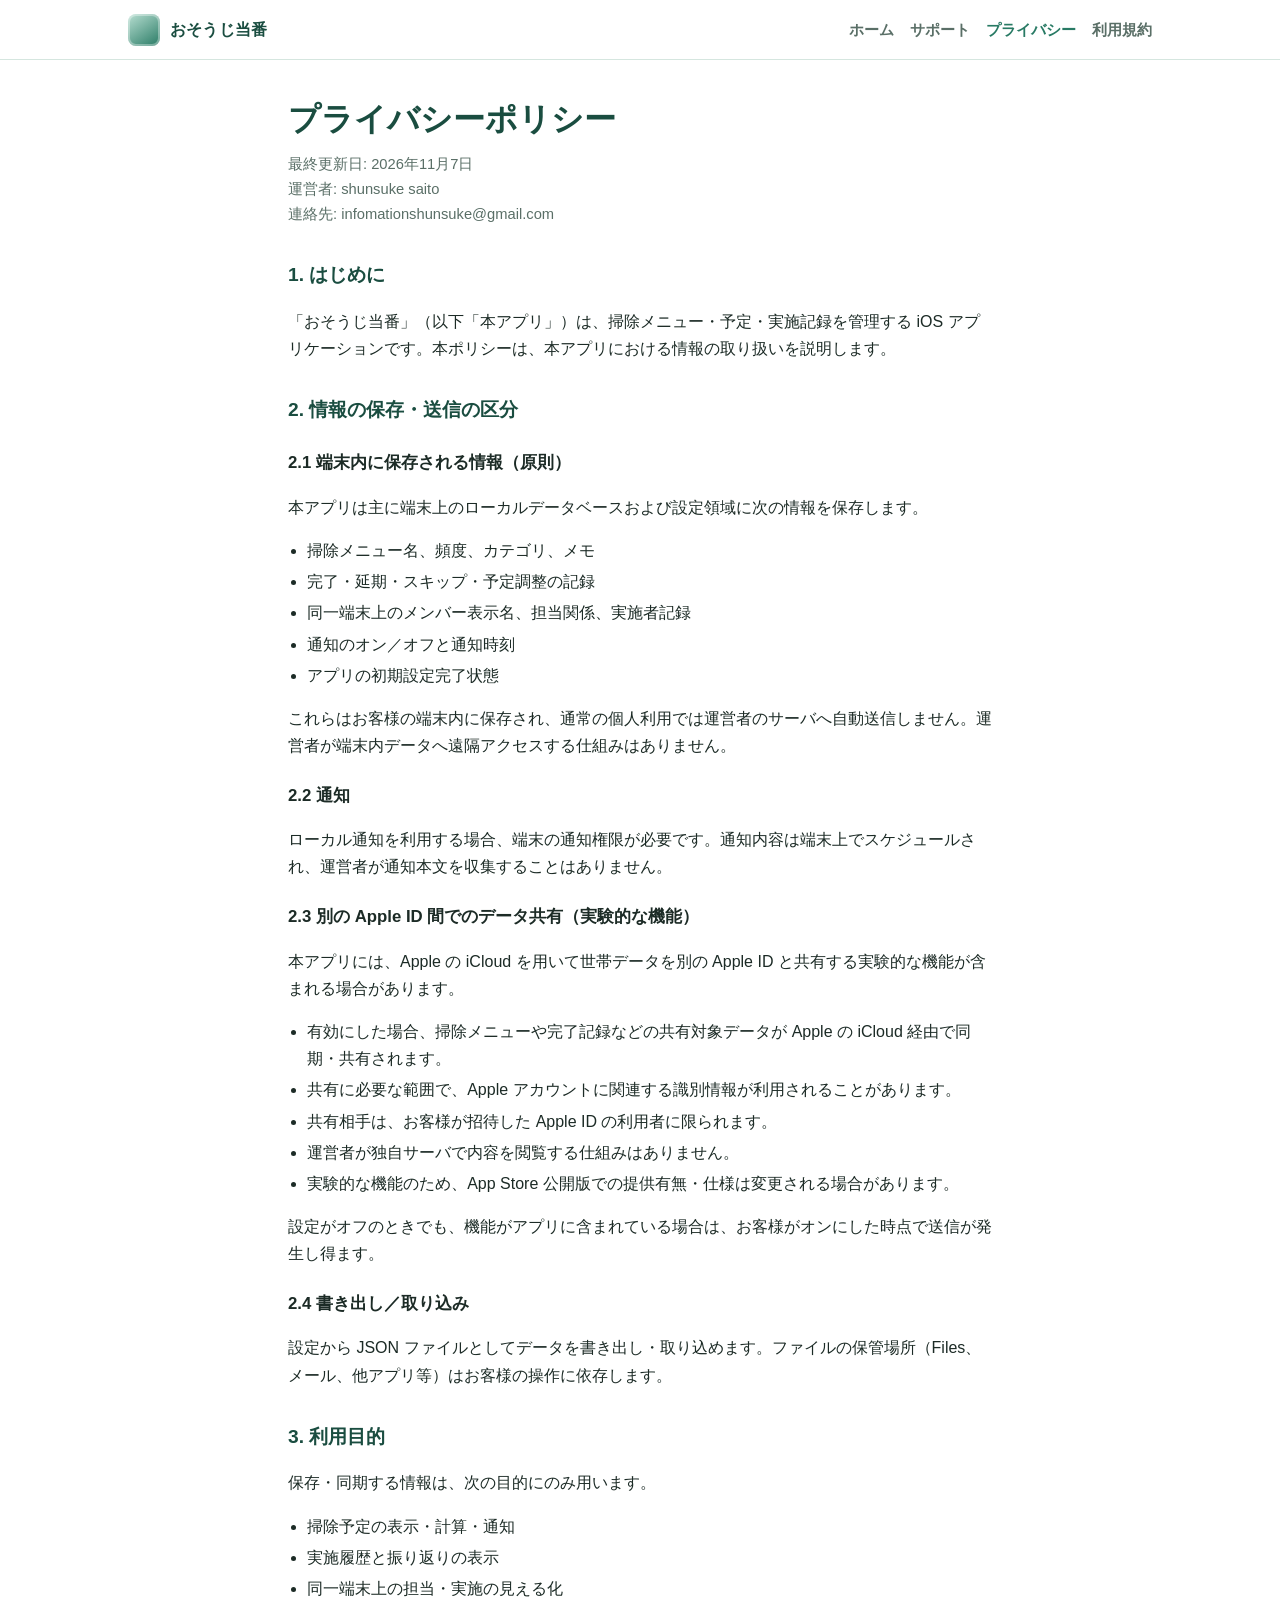
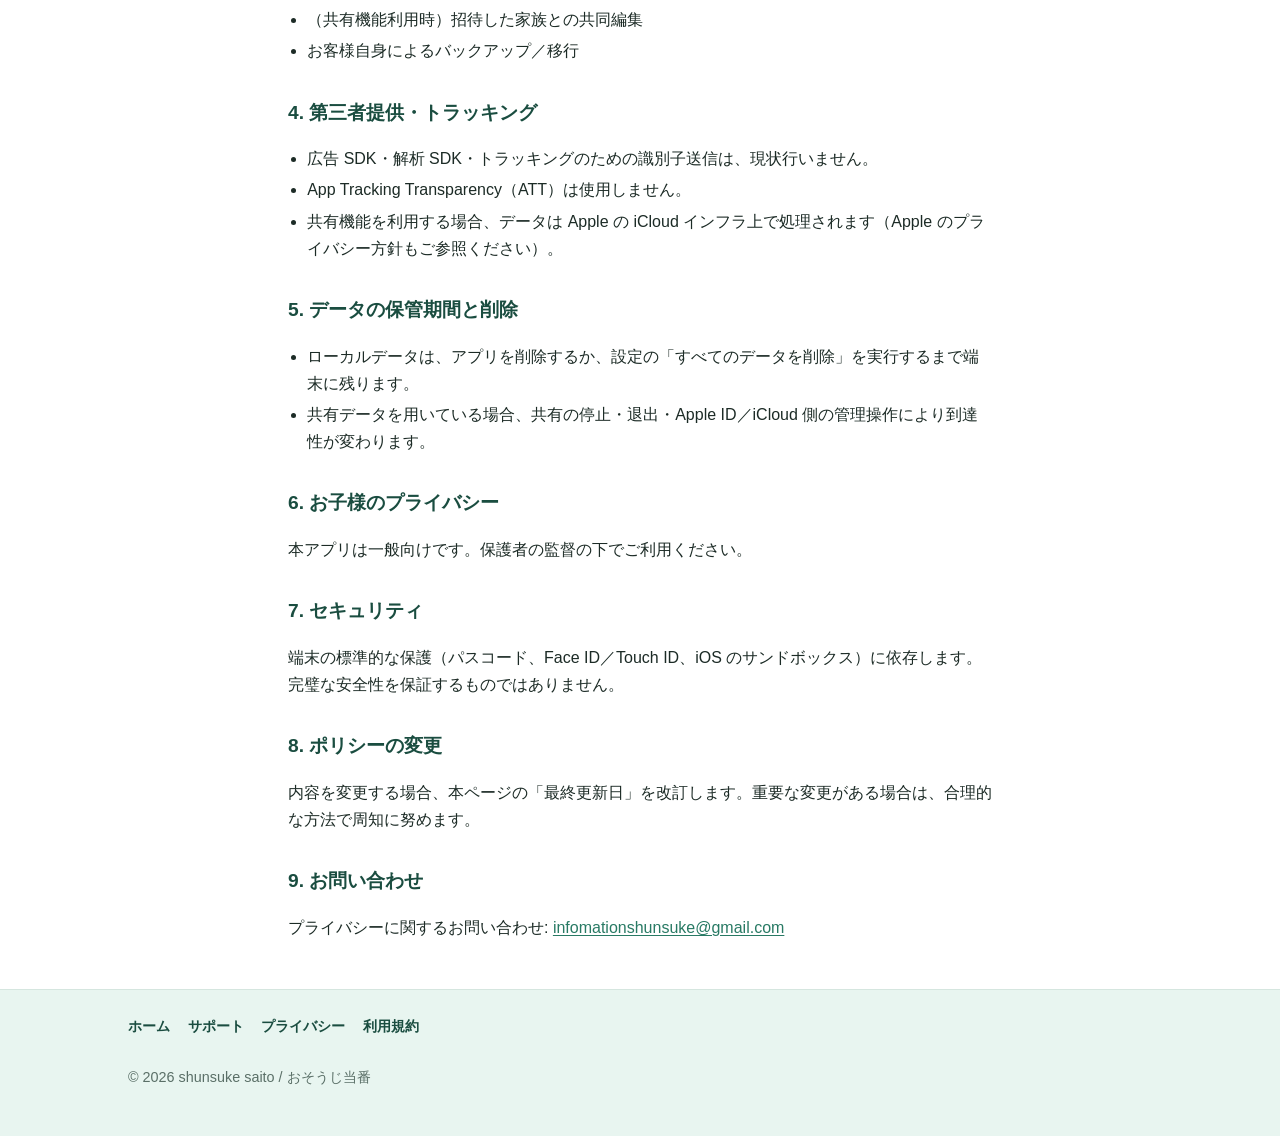
==== privacy/index.html @ d7e37906 "feat: おそうじ当番公式サイト（静的HTML/CSS）初版 App Store向けサポートサイト。ホーム・プライバシー・利用規約・サポートを追加。 GitHub Pages用ワークフローはホワイト" ====
<!DOCTYPE html>
<html lang="ja">
  <head>
    <meta charset="utf-8" />
    <meta name="viewport" content="width=device-width, initial-scale=1" />
    <title>プライバシーポリシー — おそうじ当番</title>
    <meta name="description" content="おそうじ当番のプライバシーポリシーです。" />
    <link rel="icon" href="../assets/img/favicon.svg" type="image/svg+xml" />
    <link rel="stylesheet" href="../assets/css/site.css" />
  </head>
  <body>
    <a class="skip-link" href="#main">本文へスキップ</a>
    <header class="site-header">
      <div class="site-header__inner">
        <a class="brand" href="../">
          <span class="brand__mark" aria-hidden="true"></span>
          <span>おそうじ当番</span>
        </a>
        <nav class="nav" aria-label="主要">
          <a href="../">ホーム</a>
          <a href="../support/">サポート</a>
          <a href="./" aria-current="page">プライバシー</a>
          <a href="../terms/">利用規約</a>
        </nav>
      </div>
    </header>

    <main id="main" class="prose">
      <h1>プライバシーポリシー</h1>
      <p class="meta">最終更新日: 2026年11月7日<br />運営者: shunsuke saito<br />連絡先: infomationshunsuke@gmail.com</p>

      <h2>1. はじめに</h2>
      <p>
        「おそうじ当番」（以下「本アプリ」）は、掃除メニュー・予定・実施記録を管理する iOS アプリケーションです。本ポリシーは、本アプリにおける情報の取り扱いを説明します。
      </p>

      <h2>2. 情報の保存・送信の区分</h2>

      <h3>2.1 端末内に保存される情報（原則）</h3>
      <p>本アプリは主に端末上のローカルデータベースおよび設定領域に次の情報を保存します。</p>
      <ul>
        <li>掃除メニュー名、頻度、カテゴリ、メモ</li>
        <li>完了・延期・スキップ・予定調整の記録</li>
        <li>同一端末上のメンバー表示名、担当関係、実施者記録</li>
        <li>通知のオン／オフと通知時刻</li>
        <li>アプリの初期設定完了状態</li>
      </ul>
      <p>
        これらはお客様の端末内に保存され、通常の個人利用では運営者のサーバへ自動送信しません。運営者が端末内データへ遠隔アクセスする仕組みはありません。
      </p>

      <h3>2.2 通知</h3>
      <p>
        ローカル通知を利用する場合、端末の通知権限が必要です。通知内容は端末上でスケジュールされ、運営者が通知本文を収集することはありません。
      </p>

      <h3>2.3 別の Apple ID 間でのデータ共有（実験的な機能）</h3>
      <p>
        本アプリには、Apple の iCloud を用いて世帯データを別の Apple ID と共有する実験的な機能が含まれる場合があります。
      </p>
      <ul>
        <li>有効にした場合、掃除メニューや完了記録などの共有対象データが Apple の iCloud 経由で同期・共有されます。</li>
        <li>共有に必要な範囲で、Apple アカウントに関連する識別情報が利用されることがあります。</li>
        <li>共有相手は、お客様が招待した Apple ID の利用者に限られます。</li>
        <li>運営者が独自サーバで内容を閲覧する仕組みはありません。</li>
        <li>実験的な機能のため、App Store 公開版での提供有無・仕様は変更される場合があります。</li>
      </ul>
      <p>
        設定がオフのときでも、機能がアプリに含まれている場合は、お客様がオンにした時点で送信が発生し得ます。
      </p>

      <h3>2.4 書き出し／取り込み</h3>
      <p>
        設定から JSON ファイルとしてデータを書き出し・取り込めます。ファイルの保管場所（Files、メール、他アプリ等）はお客様の操作に依存します。
      </p>

      <h2>3. 利用目的</h2>
      <p>保存・同期する情報は、次の目的にのみ用います。</p>
      <ul>
        <li>掃除予定の表示・計算・通知</li>
        <li>実施履歴と振り返りの表示</li>
        <li>同一端末上の担当・実施の見える化</li>
        <li>（共有機能利用時）招待した家族との共同編集</li>
        <li>お客様自身によるバックアップ／移行</li>
      </ul>

      <h2>4. 第三者提供・トラッキング</h2>
      <ul>
        <li>広告 SDK・解析 SDK・トラッキングのための識別子送信は、現状行いません。</li>
        <li>App Tracking Transparency（ATT）は使用しません。</li>
        <li>共有機能を利用する場合、データは Apple の iCloud インフラ上で処理されます（Apple のプライバシー方針もご参照ください）。</li>
      </ul>

      <h2>5. データの保管期間と削除</h2>
      <ul>
        <li>ローカルデータは、アプリを削除するか、設定の「すべてのデータを削除」を実行するまで端末に残ります。</li>
        <li>共有データを用いている場合、共有の停止・退出・Apple ID／iCloud 側の管理操作により到達性が変わります。</li>
      </ul>

      <h2>6. お子様のプライバシー</h2>
      <p>本アプリは一般向けです。保護者の監督の下でご利用ください。</p>

      <h2>7. セキュリティ</h2>
      <p>
        端末の標準的な保護（パスコード、Face ID／Touch ID、iOS のサンドボックス）に依存します。完璧な安全性を保証するものではありません。
      </p>

      <h2>8. ポリシーの変更</h2>
      <p>
        内容を変更する場合、本ページの「最終更新日」を改訂します。重要な変更がある場合は、合理的な方法で周知に努めます。
      </p>

      <h2>9. お問い合わせ</h2>
      <p>
        プライバシーに関するお問い合わせ:
        <a href="mailto:infomationshunsuke@gmail.com">infomationshunsuke@gmail.com</a>
      </p>
    </main>

    <footer class="site-footer">
      <div class="site-footer__inner">
        <nav class="footer-nav" aria-label="フッター">
          <a href="../">ホーム</a>
          <a href="../support/">サポート</a>
          <a href="./">プライバシー</a>
          <a href="../terms/">利用規約</a>
        </nav>
        <p>© 2026 shunsuke saito / おそうじ当番</p>
      </div>
    </footer>
  </body>
</html>
---- assets/css/site.css ----
/* おそうじ当番 — brand: white / mint / deep green (#287A64) */
:root {
  --accent: #287a64;
  --accent-dark: #1a4d40;
  --accent-soft: #e8f5f0;
  --accent-mid: #b8dfd2;
  --text: #1c2b26;
  --muted: #5a6f67;
  --border: #d5e6df;
  --bg: #ffffff;
  --card: #f7fbf9;
  --max: 44rem;
  --radius: 12px;
  --shadow: 0 8px 28px rgba(26, 77, 64, 0.08);
}

*,
*::before,
*::after {
  box-sizing: border-box;
}

html {
  scroll-behavior: smooth;
}

body {
  margin: 0;
  font-family: -apple-system, BlinkMacSystemFont, "Segoe UI", "Hiragino Sans",
    "Hiragino Kaku Gothic ProN", "Noto Sans JP", Meiryo, sans-serif;
  color: var(--text);
  background: var(--bg);
  line-height: 1.7;
  font-size: 1rem;
}

img {
  max-width: 100%;
  height: auto;
}

a {
  color: var(--accent);
  text-decoration-thickness: 1px;
  text-underline-offset: 0.15em;
}

a:hover {
  color: var(--accent-dark);
}

.skip-link {
  position: absolute;
  left: -999px;
  top: 0;
  background: var(--accent);
  color: #fff;
  padding: 0.5rem 1rem;
  z-index: 100;
}

.skip-link:focus {
  left: 0;
}

.site-header {
  border-bottom: 1px solid var(--border);
  background: rgba(255, 255, 255, 0.92);
  backdrop-filter: blur(8px);
  position: sticky;
  top: 0;
  z-index: 10;
}

.site-header__inner,
.site-footer__inner,
.wrap {
  width: min(100% - 2rem, 64rem);
  margin-inline: auto;
}

.site-header__inner {
  display: flex;
  align-items: center;
  justify-content: space-between;
  gap: 1rem;
  padding: 0.85rem 0;
  flex-wrap: wrap;
}

.brand {
  display: inline-flex;
  align-items: center;
  gap: 0.6rem;
  color: var(--accent-dark);
  text-decoration: none;
  font-weight: 700;
  letter-spacing: 0.02em;
}

.brand__mark {
  width: 2rem;
  height: 2rem;
  border-radius: 8px;
  background: linear-gradient(145deg, var(--accent-mid), var(--accent));
  box-shadow: inset 0 0 0 2px rgba(255, 255, 255, 0.35);
  flex: none;
}

.nav {
  display: flex;
  flex-wrap: wrap;
  gap: 0.35rem 1rem;
}

.nav a {
  color: var(--muted);
  text-decoration: none;
  font-size: 0.95rem;
  font-weight: 600;
}

.nav a:hover,
.nav a[aria-current="page"] {
  color: var(--accent);
}

.hero {
  background:
    radial-gradient(circle at 12% 20%, var(--accent-soft), transparent 42%),
    radial-gradient(circle at 88% 0%, #f3faf7, transparent 40%),
    #fff;
  border-bottom: 1px solid var(--border);
  padding: 3rem 0 2.5rem;
}

.hero__grid {
  display: grid;
  gap: 2rem;
  align-items: center;
}

@media (min-width: 800px) {
  .hero__grid {
    grid-template-columns: 1.2fr 0.8fr;
  }
}

.hero h1 {
  margin: 0 0 0.75rem;
  font-size: clamp(1.8rem, 4vw, 2.6rem);
  line-height: 1.25;
  color: var(--accent-dark);
}

.lede {
  margin: 0 0 1.25rem;
  color: var(--muted);
  font-size: 1.05rem;
}

.actions {
  display: flex;
  flex-wrap: wrap;
  gap: 0.75rem;
}

.btn {
  display: inline-flex;
  align-items: center;
  justify-content: center;
  min-height: 2.75rem;
  padding: 0.55rem 1.1rem;
  border-radius: 999px;
  font-weight: 700;
  text-decoration: none;
  border: 1px solid transparent;
}

.btn--primary {
  background: var(--accent);
  color: #fff;
}

.btn--primary:hover {
  background: var(--accent-dark);
  color: #fff;
}

.btn--ghost {
  background: #fff;
  color: var(--accent-dark);
  border-color: var(--border);
}

.btn--ghost:hover {
  border-color: var(--accent);
  color: var(--accent);
}

.note {
  margin-top: 1rem;
  font-size: 0.9rem;
  color: var(--muted);
}

.phone {
  margin: 0 auto;
  width: min(100%, 16rem);
  aspect-ratio: 9 / 19.5;
  border-radius: 1.6rem;
  border: 3px solid #1f2e29;
  background: linear-gradient(180deg, #f8fffc, #eef8f3);
  box-shadow: var(--shadow);
  padding: 0.85rem 0.7rem;
  position: relative;
}

.phone::before {
  content: "";
  position: absolute;
  top: 0.45rem;
  left: 50%;
  transform: translateX(-50%);
  width: 28%;
  height: 0.55rem;
  border-radius: 999px;
  background: #1f2e29;
}

.phone__card {
  margin-top: 1.1rem;
  background: #fff;
  border-radius: 0.8rem;
  padding: 0.8rem;
  border: 1px solid var(--border);
}

.phone__title {
  font-size: 0.85rem;
  font-weight: 700;
  color: var(--accent-dark);
  margin: 0 0 0.55rem;
}

.phone__bar {
  height: 0.45rem;
  border-radius: 999px;
  background: var(--accent-soft);
  overflow: hidden;
  margin-bottom: 0.75rem;
}

.phone__bar > span {
  display: block;
  width: 38%;
  height: 100%;
  background: var(--accent);
}

.phone__row {
  display: flex;
  justify-content: space-between;
  gap: 0.5rem;
  font-size: 0.72rem;
  padding: 0.45rem 0;
  border-top: 1px solid var(--border);
  color: var(--muted);
}

.phone__row strong {
  color: var(--text);
  font-weight: 600;
}

.section {
  padding: 2.75rem 0;
}

.section--alt {
  background: var(--card);
  border-block: 1px solid var(--border);
}

.section h2 {
  margin: 0 0 1rem;
  color: var(--accent-dark);
  font-size: 1.45rem;
}

.cards {
  display: grid;
  gap: 1rem;
}

@media (min-width: 700px) {
  .cards {
    grid-template-columns: repeat(3, 1fr);
  }
}

.card {
  background: #fff;
  border: 1px solid var(--border);
  border-radius: var(--radius);
  padding: 1.1rem 1.15rem;
  box-shadow: var(--shadow);
}

.card h3 {
  margin: 0 0 0.45rem;
  font-size: 1.05rem;
  color: var(--accent-dark);
}

.card p {
  margin: 0;
  color: var(--muted);
  font-size: 0.95rem;
}

.prose {
  width: min(100% - 2rem, var(--max));
  margin: 2rem auto 3rem;
}

.prose h1 {
  margin: 0 0 0.35rem;
  color: var(--accent-dark);
  font-size: clamp(1.6rem, 3vw, 2rem);
}

.prose .meta {
  margin: 0 0 1.5rem;
  color: var(--muted);
  font-size: 0.92rem;
}

.prose h2 {
  margin: 2rem 0 0.6rem;
  font-size: 1.2rem;
  color: var(--accent-dark);
}

.prose h3 {
  margin: 1.4rem 0 0.4rem;
  font-size: 1.05rem;
}

.prose p,
.prose li {
  color: var(--text);
}

.prose ul {
  padding-left: 1.2rem;
}

.prose li + li {
  margin-top: 0.25rem;
}

.todo {
  border: 1px dashed #c9a227;
  background: #fff8e5;
  color: #6a5200;
  border-radius: 8px;
  padding: 0.75rem 0.9rem;
  font-size: 0.92rem;
}

.faq details {
  border: 1px solid var(--border);
  border-radius: 10px;
  background: #fff;
  padding: 0.7rem 0.9rem;
  margin: 0.6rem 0;
}

.faq summary {
  cursor: pointer;
  font-weight: 700;
  color: var(--accent-dark);
}

.faq details p {
  margin: 0.55rem 0 0.2rem;
  color: var(--muted);
}

.site-footer {
  border-top: 1px solid var(--border);
  background: var(--accent-soft);
  padding: 1.5rem 0 2rem;
  color: var(--muted);
  font-size: 0.9rem;
}

.site-footer a {
  color: var(--accent-dark);
}

.site-footer__inner {
  display: grid;
  gap: 0.75rem;
}

.footer-nav {
  display: flex;
  flex-wrap: wrap;
  gap: 0.75rem 1.1rem;
}

.footer-nav a {
  text-decoration: none;
  font-weight: 600;
}
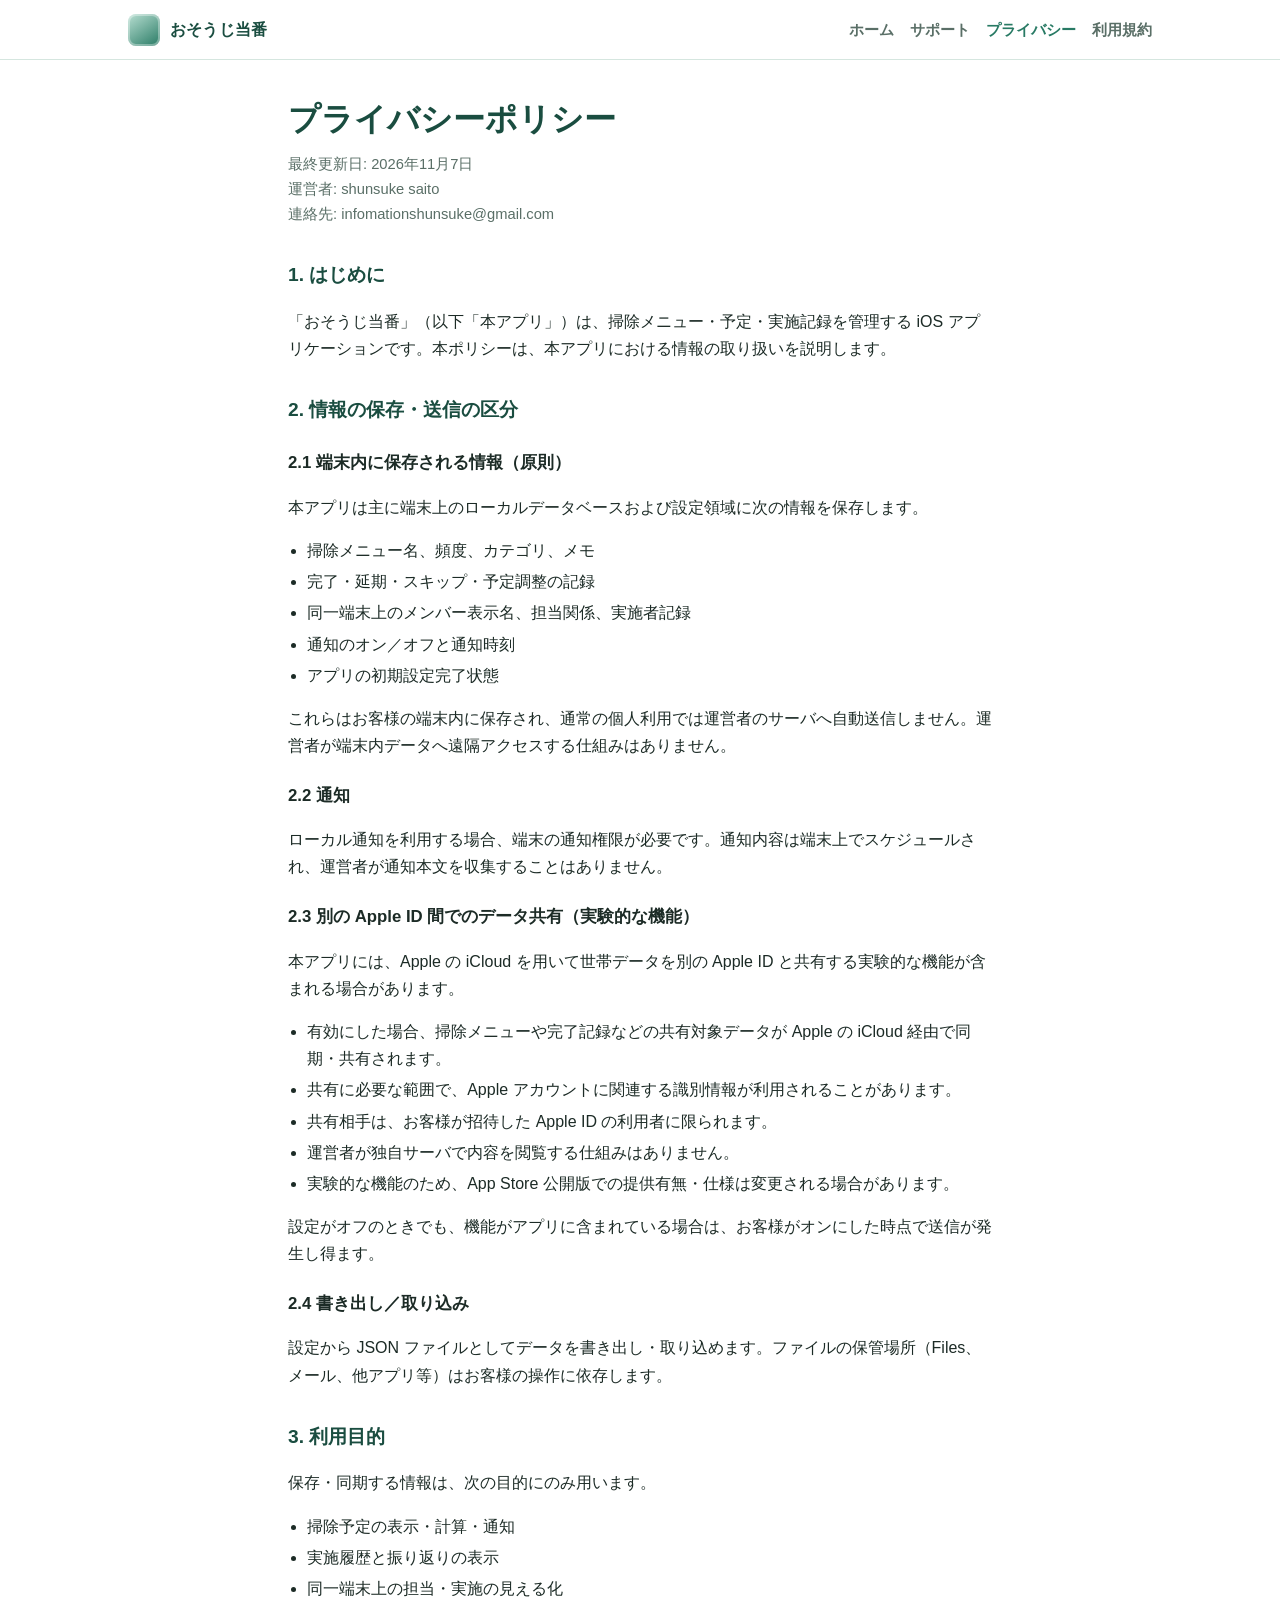
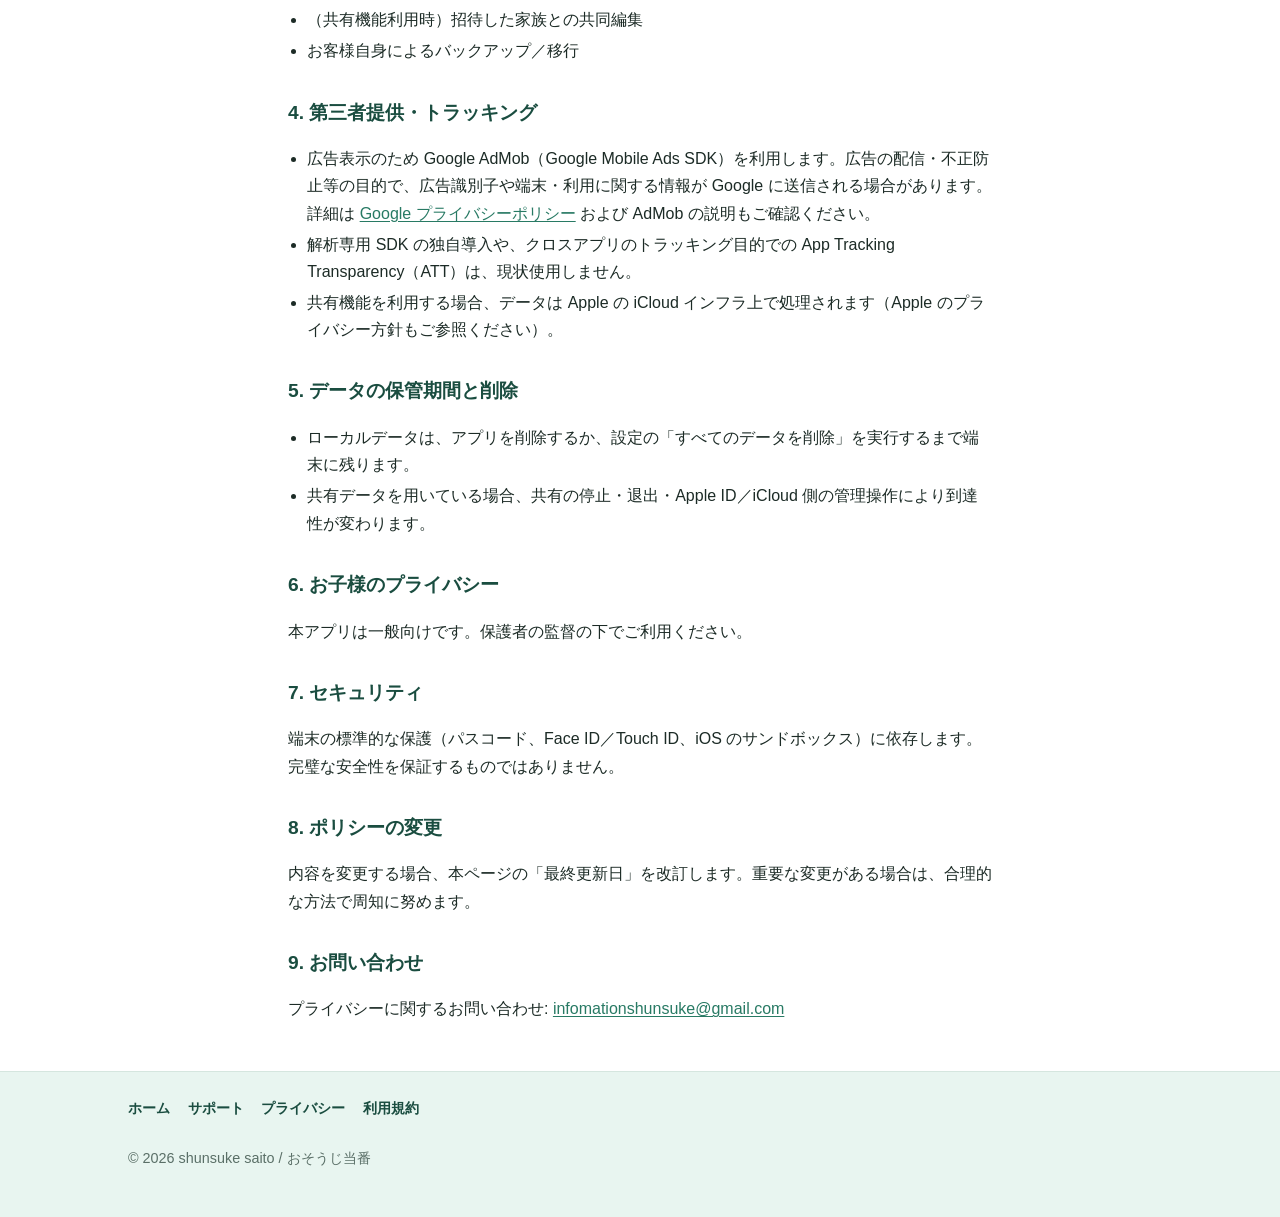
==== commit 1f2d142e: "docs: プライバシーポリシーに AdMob 利用を追記 ネイティブ広告導入に合わせ、第三者への広告関連データ送信を明示する。" ====
--- a/privacy/index.html
+++ b/privacy/index.html
@@ -86,8 +86,8 @@
 
       <h2>4. 第三者提供・トラッキング</h2>
       <ul>
-        <li>広告 SDK・解析 SDK・トラッキングのための識別子送信は、現状行いません。</li>
-        <li>App Tracking Transparency（ATT）は使用しません。</li>
+        <li>広告表示のため Google AdMob（Google Mobile Ads SDK）を利用します。広告の配信・不正防止等の目的で、広告識別子や端末・利用に関する情報が Google に送信される場合があります。詳細は <a href="https://policies.google.com/privacy" rel="noopener noreferrer">Google プライバシーポリシー</a> および AdMob の説明もご確認ください。</li>
+        <li>解析専用 SDK の独自導入や、クロスアプリのトラッキング目的での App Tracking Transparency（ATT）は、現状使用しません。</li>
         <li>共有機能を利用する場合、データは Apple の iCloud インフラ上で処理されます（Apple のプライバシー方針もご参照ください）。</li>
       </ul>
 
